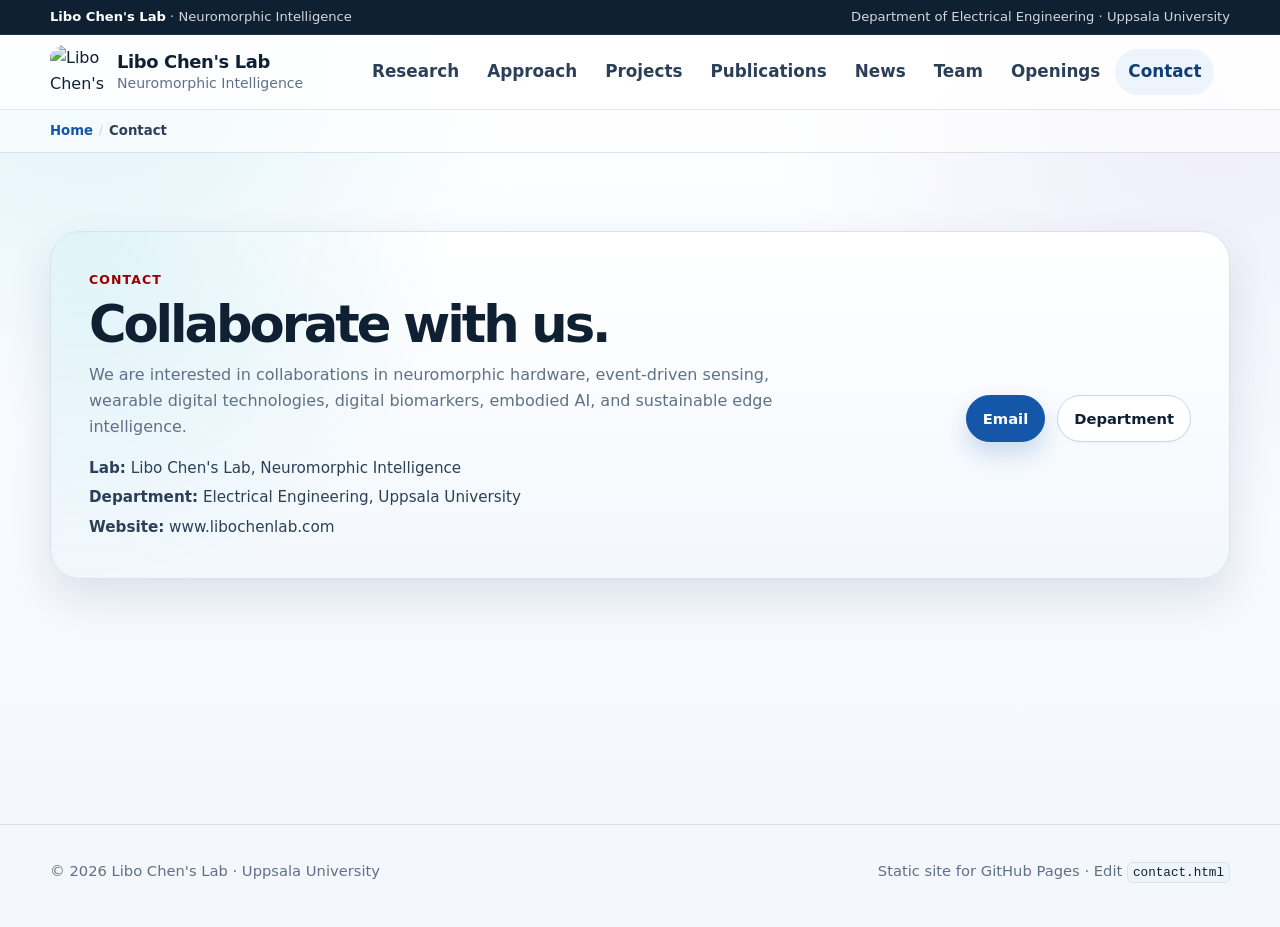
==== contact.html @ 6fcaca62 "Add files via upload" ====
﻿<!DOCTYPE html>
<html lang="en">
<head>
  <meta charset="utf-8" />
  <meta name="viewport" content="width=device-width, initial-scale=1" />
  <meta name="description" content="Contact Libo Chen's Lab — collaborations in neuromorphic hardware, event-driven sensing, wearable technologies, and edge AI." />
  <title>Contact | Libo Chen's Lab</title>
  <link rel="stylesheet" href="style.css" />
</head>

<body>
  <a class="skip" href="#main">Skip to content</a>

  <header>
    <div class="topbar">
      <div class="container topbar-inner">
        <span><strong>Libo Chen's Lab</strong> · Neuromorphic Intelligence</span>
        <span>Department of Electrical Engineering · Uppsala University</span>
      </div>
    </div>

    <div class="container nav">
      <a class="brand" href="index.html" aria-label="Libo Chen's Lab homepage">
        <img class="brand-mark" src="Photo/logo.jpg" alt="Libo Chen's Lab logo" />
        <div class="brand-text">
          <strong>Libo Chen's Lab</strong>
          <span>Neuromorphic Intelligence</span>
        </div>
      </a>

      <nav class="menu" id="menu" aria-label="Main navigation">
        <a href="research.html">Research</a>
        <a href="approach.html">Approach</a>
        <a href="projects.html">Projects</a>
        <a href="publications.html">Publications</a>
        <a href="news.html">News</a>
        <a href="team.html">Team</a>
        <a href="openings.html">Openings</a>
        <a href="contact.html" class="active">Contact</a>
      </nav>

      <div class="nav-actions">
        <button class="mobile-toggle" id="mobileToggle" aria-label="Open navigation" aria-expanded="false">☰</button>
      </div>
    </div>
  </header>

  <main id="main">
    <nav class="breadcrumb" aria-label="Breadcrumb">
      <div class="container breadcrumb-inner">
        <a href="index.html">Home</a>
        <span class="sep">/</span>
        <span class="current">Contact</span>
      </div>
    </nav>
    <section>
      <div class="container contact">
        <div>
          <div class="section-kicker">Contact</div>
          <h2>Collaborate with us.</h2>
          <p>
            We are interested in collaborations in neuromorphic hardware, event-driven sensing, wearable digital technologies,
            digital biomarkers, embodied AI, and sustainable edge intelligence.
          </p>

          <div class="contact-details">
            <span><strong>Lab:</strong> Libo Chen's Lab, Neuromorphic Intelligence</span>
            <span><strong>Department:</strong> Electrical Engineering, Uppsala University</span>
            <span><strong>Website:</strong> www.libochenlab.com</span>
          </div>
        </div>

        <div class="hero-actions">
          <a class="btn primary" href="mailto:your.email@uu.se">Email</a>
          <a class="btn" href="https://www.uu.se/en/department/electrical-engineering" target="_blank" rel="noopener">Department</a>
        </div>
      </div>
    </section>
  </main>

  <footer>
    <div class="container footer-inner">
      <div>© <span id="year"></span> Libo Chen's Lab · Uppsala University</div>
      <div>Static site for GitHub Pages · Edit <code>contact.html</code></div>
    </div>
  </footer>

  <script>
    const toggle = document.getElementById('mobileToggle');
    const menu = document.getElementById('menu');

    toggle?.addEventListener('click', () => {
      const open = menu.classList.toggle('open');
      toggle.setAttribute('aria-expanded', String(open));
    });

    menu?.querySelectorAll('a').forEach(link => {
      link.addEventListener('click', () => {
        menu.classList.remove('open');
        toggle?.setAttribute('aria-expanded', 'false');
      });
    });

    document.getElementById('year').textContent = new Date().getFullYear();
  </script>
</body>
</html>
---- style.css ----
:root {
  --ink: #102033;
  --ink-2: #2b4058;
  --muted: #607086;
  --soft: #f5f8fc;
  --soft-2: #eef4fb;
  --white: #ffffff;
  --line: #d9e3ee;
  --line-strong: #c7d5e5;
  --uu-red: #990000;
  --blue: #1457a8;
  --blue-2: #0f3d78;
  --cyan: #0da9c7;
  --violet: #6954c8;
  --green: #0b8b75;
  --shadow: 0 18px 44px rgba(22, 52, 86, 0.12);
  --shadow-soft: 0 12px 30px rgba(22, 52, 86, 0.08);
  --radius: 22px;
  --radius-sm: 14px;
  --max: 1180px;
  --font: Inter, ui-sans-serif, system-ui, -apple-system, BlinkMacSystemFont, "Segoe UI", sans-serif;
}

* { box-sizing: border-box; }

html {
  scroll-behavior: smooth;
  scroll-padding-top: 90px;
}

body {
  margin: 0;
  color: var(--ink);
  font-family: var(--font);
  background:
    radial-gradient(circle at 7% 0%, rgba(13, 169, 199, 0.14), transparent 27rem),
    radial-gradient(circle at 95% 8%, rgba(105, 84, 200, 0.10), transparent 28rem),
    linear-gradient(180deg, #ffffff 0%, #f8fbff 48%, #f3f7fc 100%);
  line-height: 1.62;
  -webkit-font-smoothing: antialiased;
}

a {
  color: inherit;
  text-decoration: none;
}

img, svg {
  display: block;
  max-width: 100%;
}

.container {
  width: min(calc(100% - 42px), var(--max));
  margin: 0 auto;
}

.skip {
  position: absolute;
  left: -999px;
  top: 14px;
  padding: 10px 14px;
  border-radius: 10px;
  background: var(--ink);
  color: white;
  z-index: 999;
}

.skip:focus {
  left: 14px;
}

header {
  position: sticky;
  top: 0;
  z-index: 80;
  background: rgba(255, 255, 255, 0.88);
  backdrop-filter: blur(18px);
  border-bottom: 1px solid rgba(217, 227, 238, 0.82);
}

.topbar {
  background: var(--ink);
  color: rgba(255,255,255,0.82);
  font-size: 0.82rem;
  border-bottom: 1px solid rgba(255,255,255,0.08);
}

.topbar-inner {
  min-height: 34px;
  display: flex;
  align-items: center;
  justify-content: space-between;
  gap: 16px;
}

.topbar strong {
  color: white;
  font-weight: 750;
}

.topbar a {
  color: rgba(255,255,255,0.92);
  text-decoration: underline;
  text-decoration-color: rgba(255,255,255,0.35);
  text-underline-offset: 3px;
}

.nav {
  min-height: 74px;
  display: flex;
  align-items: center;
  justify-content: space-between;
  gap: 24px;
}

.brand {
  display: flex;
  align-items: center;
  gap: 13px;
  min-width: 285px;
}

.brand-mark {
  width: 54px;
  height: 54px;
  border-radius: 14px;
  object-fit: contain;
  flex-shrink: 0;
}

.brand-text strong {
  display: block;
  color: var(--ink);
  font-size: 1.12rem;
  line-height: 1.12;
  letter-spacing: -0.02em;
}

.brand-text span {
  display: block;
  margin-top: 3px;
  color: var(--muted);
  font-size: 0.88rem;
  line-height: 1.2;
}

.menu {
  display: flex;
  align-items: center;
  gap: 2px;
  color: var(--ink-2);
  font-size: 1.05rem;
  font-weight: 650;
}

.menu a {
  padding: 9px 13px;
  border-radius: 999px;
}

.menu a:hover,
.menu a.active {
  background: var(--soft-2);
  color: var(--blue-2);
}

.nav-actions {
  display: flex;
  align-items: center;
  gap: 10px;
}

.btn {
  display: inline-flex;
  align-items: center;
  justify-content: center;
  gap: 8px;
  border-radius: 999px;
  padding: 11px 16px;
  border: 1px solid var(--line-strong);
  background: white;
  color: var(--ink);
  font-weight: 800;
  font-size: 0.92rem;
  box-shadow: 0 2px 0 rgba(16,32,51,0.02);
  transition: transform 180ms ease, box-shadow 180ms ease, background 180ms ease, border-color 180ms ease;
  cursor: pointer;
}

.btn:hover {
  transform: translateY(-1px);
  box-shadow: var(--shadow-soft);
  border-color: #b9cadd;
}

.btn.primary {
  background: var(--blue);
  border-color: var(--blue);
  color: white;
  box-shadow: 0 12px 24px rgba(20, 87, 168, 0.20);
}

.btn.primary:hover {
  background: var(--blue-2);
  border-color: var(--blue-2);
}

.btn.small {
  padding: 8px 12px;
  font-size: 0.84rem;
}

.mobile-toggle {
  display: none;
  width: 44px;
  height: 44px;
  border: 1px solid var(--line-strong);
  border-radius: 13px;
  background: white;
  font-size: 1.35rem;
  color: var(--ink);
}

main {
  overflow: hidden;
  min-height: calc(100vh - 108px - 78px);
}

.hero {
  padding: 74px 0 62px;
  position: relative;
}

.hero-grid {
  display: grid;
  grid-template-columns: minmax(0, 1.05fr) minmax(380px, .95fr);
  gap: 48px;
  align-items: center;
}

.eyebrow {
  display: inline-flex;
  align-items: center;
  gap: 9px;
  padding: 7px 12px;
  border: 1px solid var(--line);
  background: rgba(255,255,255,0.76);
  border-radius: 999px;
  color: var(--ink-2);
  font-size: .79rem;
  text-transform: uppercase;
  letter-spacing: .08em;
  font-weight: 850;
  box-shadow: 0 10px 28px rgba(16, 32, 51, 0.06);
}

.eyebrow::before {
  content: "";
  width: 9px;
  height: 9px;
  border-radius: 999px;
  background: linear-gradient(135deg, var(--cyan), var(--violet));
  box-shadow: 0 0 0 4px rgba(13, 169, 199, 0.13);
}

h1 {
  margin: 22px 0 19px;
  max-width: 820px;
  font-size: clamp(2.6rem, 6vw, 5.35rem);
  line-height: .97;
  letter-spacing: -0.07em;
}

.accent-text {
  color: var(--blue);
}

.gradient-text {
  background: linear-gradient(135deg, var(--blue) 8%, var(--cyan) 50%, var(--violet) 92%);
  -webkit-background-clip: text;
  background-clip: text;
  color: transparent;
}

.hero-copy {
  max-width: 700px;
  color: var(--muted);
  font-size: clamp(1.05rem, 2vw, 1.23rem);
  margin: 0 0 28px;
}

.hero-actions {
  display: flex;
  flex-wrap: wrap;
  gap: 12px;
  align-items: center;
  margin-top: 28px;
}

.meta-row {
  display: grid;
  grid-template-columns: repeat(3, 1fr);
  gap: 12px;
  margin-top: 34px;
  max-width: 750px;
}

.meta-card {
  padding: 18px 16px;
  border: 1px solid var(--line);
  border-radius: 17px;
  background: rgba(255,255,255,0.75);
  box-shadow: 0 12px 30px rgba(16, 32, 51, 0.06);
}

.meta-card strong {
  display: block;
  color: var(--ink);
  font-size: 1.08rem;
  line-height: 1.2;
  letter-spacing: -0.025em;
}

.meta-card span {
  display: block;
  color: var(--muted);
  font-size: .86rem;
  margin-top: 5px;
  line-height: 1.35;
}

.hero-visual {
  min-height: 535px;
  border-radius: 34px;
  border: 1px solid var(--line);
  background:
    radial-gradient(circle at 24% 22%, rgba(13, 169, 199, 0.14), transparent 17rem),
    radial-gradient(circle at 82% 70%, rgba(105, 84, 200, 0.13), transparent 17rem),
    linear-gradient(180deg, rgba(255,255,255,0.94), rgba(244,248,252,0.92));
  box-shadow: var(--shadow);
  position: relative;
  overflow: hidden;
}

.hero-visual::before {
  content: "";
  position: absolute;
  inset: 0;
  background-image:
    linear-gradient(rgba(20, 87, 168, 0.07) 1px, transparent 1px),
    linear-gradient(90deg, rgba(20, 87, 168, 0.07) 1px, transparent 1px);
  background-size: 36px 36px;
  mask-image: radial-gradient(circle at 48% 43%, #000 0, transparent 77%);
}

.system-diagram {
  position: absolute;
  inset: 34px 28px 138px;
}

.node {
  position: absolute;
  width: 13px;
  height: 13px;
  border-radius: 999px;
  background: var(--blue);
  box-shadow: 0 0 0 6px rgba(20, 87, 168, .10);
}

.node.cyan {
  background: var(--cyan);
  box-shadow: 0 0 0 6px rgba(13,169,199,.12);
}

.node.violet {
  background: var(--violet);
  box-shadow: 0 0 0 6px rgba(105,84,200,.12);
}

.connection {
  position: absolute;
  height: 2px;
  transform-origin: left center;
  background: linear-gradient(90deg, rgba(20,87,168,0), rgba(20,87,168,.38), rgba(13,169,199,.65), rgba(105,84,200,0));
  border-radius: 999px;
}

.chip {
  position: absolute;
  width: 172px;
  height: 118px;
  right: 56px;
  top: 78px;
  border-radius: 22px;
  border: 1px solid rgba(20, 87, 168, 0.2);
  background: linear-gradient(135deg, #f7fbff, #e9f2fb);
  box-shadow: 0 22px 44px rgba(16, 32, 51, 0.12);
}

.chip::before {
  content: "";
  position: absolute;
  inset: 20px;
  border-radius: 15px;
  border: 1.5px solid rgba(20,87,168,.28);
  background:
    linear-gradient(90deg, transparent 49%, rgba(20,87,168,.22) 50%, transparent 51%),
    linear-gradient(0deg, transparent 49%, rgba(20,87,168,.22) 50%, transparent 51%);
}

.chip::after {
  content: "";
  position: absolute;
  left: -13px;
  right: -13px;
  top: 21px;
  bottom: 21px;
  background:
    repeating-linear-gradient(90deg, transparent 0 13px, rgba(20,87,168,.26) 13px 17px, transparent 17px 28px);
  z-index: -1;
}

.visual-panel {
  position: absolute;
  left: 24px;
  right: 24px;
  bottom: 24px;
  padding: 21px;
  border: 1px solid rgba(199, 213, 229, 0.9);
  border-radius: 23px;
  background: rgba(255,255,255,0.86);
  backdrop-filter: blur(16px);
  box-shadow: 0 16px 36px rgba(16,32,51,0.10);
}

.visual-panel h3 {
  margin: 0 0 11px;
  font-size: 1.13rem;
  letter-spacing: -0.03em;
}

.signal {
  position: relative;
  height: 78px;
  border-radius: 18px;
  border: 1px solid var(--line);
  background:
    repeating-linear-gradient(90deg, rgba(20,87,168,0.07) 0 1px, transparent 1px 38px),
    linear-gradient(180deg, #fbfdff, #eef5fc);
  overflow: hidden;
}

.signal svg {
  width: 100%;
  height: 100%;
}

.tags {
  display: flex;
  flex-wrap: wrap;
  gap: 8px;
  margin-top: 14px;
}

.tag {
  display: inline-flex;
  align-items: center;
  gap: 6px;
  padding: 6px 9px;
  border-radius: 999px;
  border: 1px solid var(--line);
  background: #f8fbff;
  color: var(--ink-2);
  font-size: .78rem;
  font-weight: 720;
  line-height: 1;
}

.tag.blue { color: var(--blue-2); background: #eef6ff; border-color: #cfe1f5; }
.tag.green { color: #006e5b; background: #eefaf7; border-color: #c5eee5; }
.tag.red { color: #7e0000; background: #fff4f4; border-color: #f0d1d1; }

section {
  padding: 78px 0;
  position: relative;
}

.section-head {
  display: flex;
  justify-content: space-between;
  gap: 32px;
  align-items: flex-end;
  margin-bottom: 33px;
}

.section-kicker {
  margin-bottom: 8px;
  color: var(--uu-red);
  font-weight: 900;
  font-size: .78rem;
  text-transform: uppercase;
  letter-spacing: .09em;
}

h2 {
  margin: 0;
  color: var(--ink);
  font-size: clamp(2rem, 4vw, 3.35rem);
  line-height: 1.02;
  letter-spacing: -0.06em;
}

.section-head p {
  max-width: 470px;
  margin: 0;
  color: var(--muted);
  font-size: 1rem;
}

.cards {
  display: grid;
  grid-template-columns: repeat(3, 1fr);
  gap: 16px;
}

.card {
  padding: 25px;
  border: 1px solid var(--line);
  border-radius: var(--radius);
  background: rgba(255,255,255,0.78);
  box-shadow: 0 10px 28px rgba(16,32,51,0.055);
  transition: transform 180ms ease, box-shadow 180ms ease, border-color 180ms ease;
}

.card:hover {
  transform: translateY(-2px);
  box-shadow: var(--shadow-soft);
  border-color: #c0d0e2;
}

.icon {
  width: 48px;
  height: 48px;
  display: grid;
  place-items: center;
  margin-bottom: 18px;
  border-radius: 16px;
  background: linear-gradient(135deg, #eef6ff, #f2f0ff);
  border: 1px solid #d5e2f0;
  color: var(--blue);
  font-size: 1.35rem;
  font-weight: 900;
}

.card h3 {
  margin: 0 0 9px;
  font-size: 1.2rem;
  line-height: 1.24;
  letter-spacing: -0.028em;
}

.card p {
  margin: 0;
  color: var(--muted);
  font-size: .98rem;
}

.split {
  display: grid;
  grid-template-columns: .88fr 1.12fr;
  gap: 20px;
  align-items: stretch;
}

.mission {
  padding: 32px;
  border-radius: 28px;
  border: 1px solid var(--line);
  background:
    radial-gradient(circle at 16% 0%, rgba(13,169,199,.12), transparent 18rem),
    linear-gradient(180deg, #ffffff, #f4f8fd);
  box-shadow: var(--shadow-soft);
}

.mission p {
  color: var(--muted);
  font-size: 1.08rem;
  margin: 0;
}

.mission strong {
  color: var(--ink);
}

.pipeline {
  display: grid;
  gap: 12px;
}

.step {
  display: grid;
  grid-template-columns: 48px 1fr;
  gap: 14px;
  align-items: start;
  padding: 18px;
  border: 1px solid var(--line);
  border-radius: 19px;
  background: rgba(255,255,255,0.72);
  box-shadow: 0 10px 26px rgba(16,32,51,0.045);
}

.step-no {
  width: 48px;
  height: 48px;
  border-radius: 15px;
  display: grid;
  place-items: center;
  background: var(--ink);
  color: white;
  font-weight: 900;
}

.step h3 {
  margin: 0 0 2px;
  font-size: 1.02rem;
  letter-spacing: -0.02em;
}

.step p {
  margin: 0;
  color: var(--muted);
  font-size: .94rem;
}

.project-grid {
  display: grid;
  grid-template-columns: 1.1fr .9fr;
  gap: 16px;
}

.project-feature {
  min-height: 385px;
  padding: 31px;
  border-radius: 30px;
  border: 1px solid var(--line);
  background:
    radial-gradient(circle at 16% 7%, rgba(13,169,199,.13), transparent 22rem),
    radial-gradient(circle at 95% 92%, rgba(105,84,200,.11), transparent 20rem),
    linear-gradient(180deg, #ffffff, #f3f8fd);
  box-shadow: var(--shadow);
  display: flex;
  flex-direction: column;
  justify-content: space-between;
}

.project-feature h3 {
  margin: 13px 0 11px;
  max-width: 760px;
  font-size: clamp(1.6rem, 3vw, 2.55rem);
  line-height: 1.06;
  letter-spacing: -0.055em;
}

.project-feature p {
  color: var(--muted);
  max-width: 650px;
  margin: 0;
}

.project-list {
  display: grid;
  gap: 16px;
}

.news-list,
.pub-list {
  display: grid;
  gap: 12px;
}

.group-photo {
  margin: 0;
  border: 1px solid var(--line);
  border-radius: var(--radius);
  overflow: hidden;
  background: rgba(255, 255, 255, 0.78);
  box-shadow: var(--shadow);
}

.group-photo img {
  width: 100%;
  height: auto;
}

.group-photo figcaption {
  padding: 14px 22px;
  color: var(--muted);
  font-size: .92rem;
  border-top: 1px solid var(--line);
}

.news-item {
  display: grid;
  grid-template-columns: 128px 1fr auto;
}

.pub-item {
  display: grid;
  grid-template-columns: 1fr auto;
  gap: 17px;
  align-items: center;
  padding: 18px;
  border: 1px solid var(--line);
  border-radius: 19px;
  background: rgba(255,255,255,0.76);
  box-shadow: 0 10px 26px rgba(16,32,51,0.045);
}

.journal,
.date {
  color: var(--blue);
  font-weight: 900;
  font-size: .84rem;
  line-height: 1.35;
}

.pub-item h3,
.news-item h3 {
  margin: 0;
  font-size: 1.02rem;
  line-height: 1.35;
  letter-spacing: -0.02em;
}

.pub-item p,
.news-item p {
  margin: 4px 0 0;
  color: var(--muted);
  font-size: .92rem;
}

.arrow {
  color: var(--muted);
  font-weight: 900;
}

.team-grid {
  display: grid;
  grid-template-columns: .92fr 1.08fr;
  gap: 16px;
}

.profile {
  padding: 28px;
  border: 1px solid var(--line);
  border-radius: 29px;
  background: linear-gradient(180deg, #ffffff, #f5f9fd);
  box-shadow: var(--shadow-soft);
}

.avatar {
  width: 116px;
  height: 116px;
  border-radius: 32px;
  margin-bottom: 20px;
  background:
    radial-gradient(circle at 33% 28%, #ffffff 0 10%, transparent 11%),
    linear-gradient(135deg, var(--blue), var(--cyan) 52%, var(--violet));
  position: relative;
  box-shadow: 0 16px 36px rgba(20,87,168,.18);
  overflow: hidden;
}

.avatar::before {
  content: "";
  position: absolute;
  left: 24px;
  right: 24px;
  bottom: 22px;
  height: 39px;
  border-radius: 999px 999px 0 0;
  background: rgba(255,255,255,0.85);
}

.avatar::after {
  content: "";
  position: absolute;
  left: 37px;
  top: 28px;
  width: 42px;
  height: 42px;
  border-radius: 999px;
  background: rgba(255,255,255,0.85);
}

.profile h3 {
  margin: 0 0 5px;
  font-size: 1.52rem;
  letter-spacing: -0.04em;
}

.profile p {
  margin: 0 0 14px;
  color: var(--muted);
}

.positions {
  display: grid;
  gap: 12px;
}

.position {
  padding: 19px;
  border-radius: 19px;
  border: 1px dashed #bdcede;
  background: rgba(255,255,255,0.72);
}

.position strong {
  display: block;
  color: var(--ink);
  font-size: 1rem;
  margin-bottom: 3px;
}

.position span {
  display: block;
  color: var(--muted);
  font-size: .94rem;
}

.contact {
  padding: 38px;
  border: 1px solid var(--line);
  border-radius: 30px;
  background:
    radial-gradient(circle at 3% 0%, rgba(13,169,199,.13), transparent 23rem),
    linear-gradient(180deg, #ffffff, #f3f8fd);
  box-shadow: var(--shadow);
  display: grid;
  grid-template-columns: 1fr auto;
  gap: 28px;
  align-items: center;
}

.contact h2 {
  margin-bottom: 12px;
}

.contact p {
  max-width: 720px;
  color: var(--muted);
  margin: 0;
}

.contact-details {
  margin-top: 16px;
  display: grid;
  gap: 5px;
  color: var(--ink-2);
  font-size: .95rem;
}

.breadcrumb {
  border-bottom: 1px solid var(--line);
  background: rgba(255,255,255,0.6);
}

.breadcrumb-inner {
  display: flex;
  align-items: center;
  gap: 6px;
  padding: 10px 0;
  font-size: 0.83rem;
  color: var(--muted);
}

.breadcrumb-inner a {
  color: var(--blue);
  font-weight: 650;
}

.breadcrumb-inner a:hover {
  text-decoration: underline;
  text-underline-offset: 2px;
}

.breadcrumb-inner .sep {
  color: var(--line-strong);
  font-size: 0.9em;
}

.breadcrumb-inner .current {
  color: var(--ink-2);
  font-weight: 650;
}

footer {
  padding: 34px 0 44px;
  border-top: 1px solid var(--line);
  color: var(--muted);
  font-size: .92rem;
}

.footer-inner {
  display: flex;
  justify-content: space-between;
  gap: 20px;
  flex-wrap: wrap;
}

code {
  color: var(--ink);
  background: #eef4fb;
  border: 1px solid var(--line);
  border-radius: 6px;
  padding: 2px 5px;
  font-size: .86em;
}

@media (max-width: 990px) {
  .hero-grid,
  .split,
  .project-grid,
  .team-grid,
  .contact {
    grid-template-columns: 1fr;
  }

  .hero-visual {
    min-height: 490px;
  }

  .cards {
    grid-template-columns: 1fr 1fr;
  }

  .section-head {
    display: block;
  }

  .section-head p {
    margin-top: 13px;
  }

  .menu {
    position: fixed;
    top: 108px;
    left: 21px;
    right: 21px;
    display: none;
    flex-direction: column;
    align-items: stretch;
    padding: 12px;
    border: 1px solid var(--line);
    border-radius: 18px;
    background: rgba(255,255,255,0.97);
    box-shadow: var(--shadow);
  }

  .menu.open {
    display: flex;
  }

  .menu a {
    padding: 12px 14px;
  }

  .mobile-toggle {
    display: block;
  }

  .nav-actions .btn {
    display: none;
  }
}

@media (max-width: 700px) {
  .container {
    width: min(calc(100% - 28px), var(--max));
  }

  .topbar-inner {
    display: block;
    padding: 8px 0;
  }

  .topbar-inner span:last-child {
    display: block;
    margin-top: 3px;
  }

  .brand {
    min-width: 0;
  }

  .brand-text span {
    display: none;
  }

  .hero {
    padding: 48px 0 46px;
  }

  .meta-row,
  .cards {
    grid-template-columns: 1fr;
  }

  .hero-visual {
    min-height: 430px;
    border-radius: 26px;
  }

  .chip {
    width: 138px;
    height: 96px;
    right: 28px;
    top: 62px;
  }

  .visual-panel {
    left: 14px;
    right: 14px;
    bottom: 14px;
  }

  section {
    padding: 58px 0;
  }

  .pub-item,
  .news-item {
    grid-template-columns: 1fr;
    align-items: start;
  }

  .arrow {
    display: none;
  }

  .contact {
    padding: 27px;
  }
}
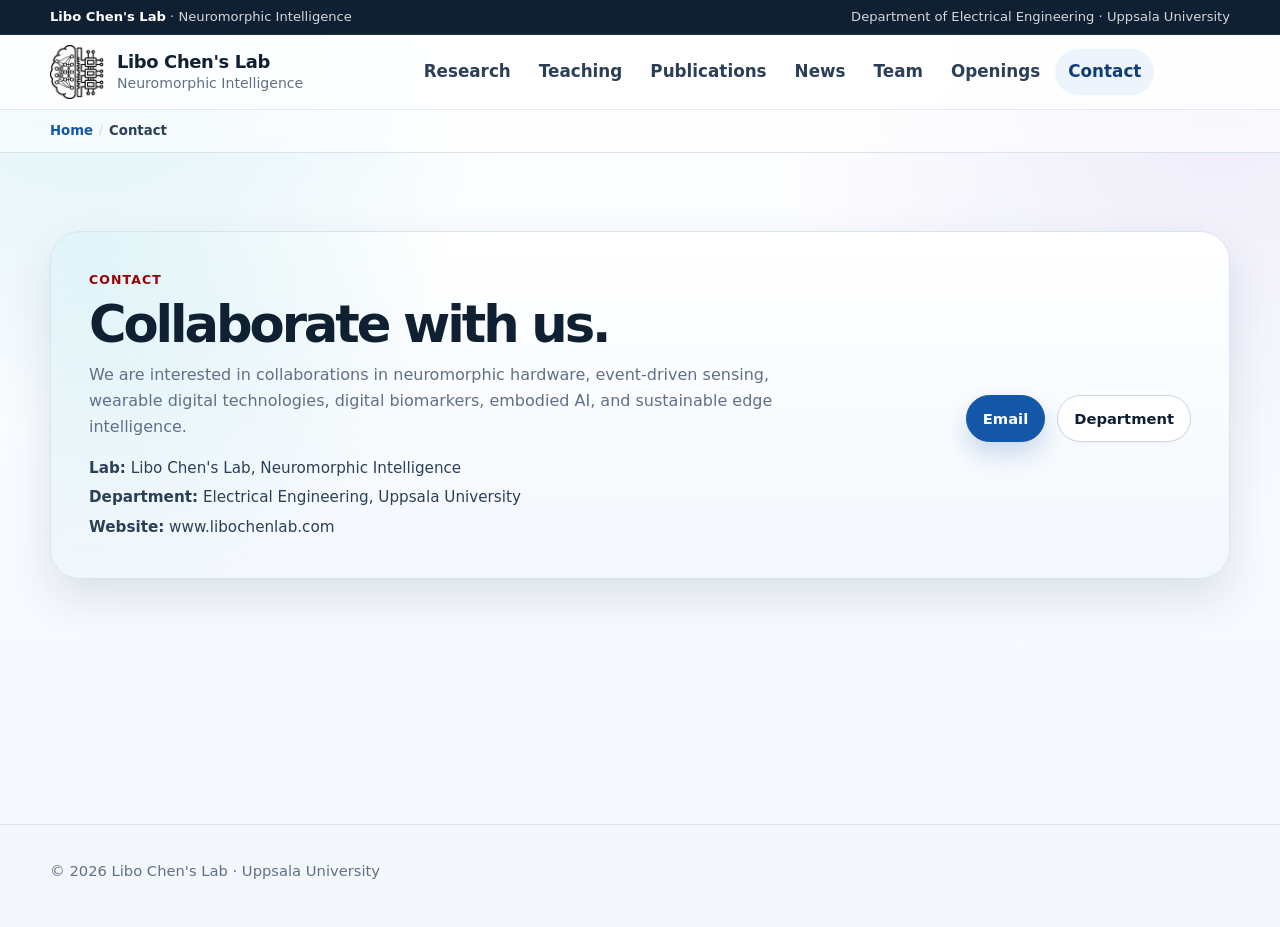
==== commit 8bdc8b02: "Add files via upload" ====
--- a/contact.html
+++ b/contact.html
@@ -30,8 +30,7 @@
 
       <nav class="menu" id="menu" aria-label="Main navigation">
         <a href="research.html">Research</a>
-        <a href="approach.html">Approach</a>
-        <a href="projects.html">Projects</a>
+        <a href="teaching.html">Teaching</a>
         <a href="publications.html">Publications</a>
         <a href="news.html">News</a>
         <a href="team.html">Team</a>
@@ -71,7 +70,7 @@
         </div>
 
         <div class="hero-actions">
-          <a class="btn primary" href="mailto:your.email@uu.se">Email</a>
+          <a class="btn primary" href="mailto:libo.chen@angstrom.uu.se">Email</a>
           <a class="btn" href="https://www.uu.se/en/department/electrical-engineering" target="_blank" rel="noopener">Department</a>
         </div>
       </div>
@@ -80,9 +79,7 @@
 
   <footer>
     <div class="container footer-inner">
-      <div>© <span id="year"></span> Libo Chen's Lab · Uppsala University</div>
-      <div>Static site for GitHub Pages · Edit <code>contact.html</code></div>
-    </div>
+      <div>© <span id="year"></span> Libo Chen's Lab · Uppsala University</div>    </div>
   </footer>
 
   <script>
--- a/style.css
+++ b/style.css
@@ -680,7 +680,8 @@
 }
 
 .group-photo {
-  margin: 0;
+  margin: 0 auto;
+  max-width: 80%;
   border: 1px solid var(--line);
   border-radius: var(--radius);
   overflow: hidden;
